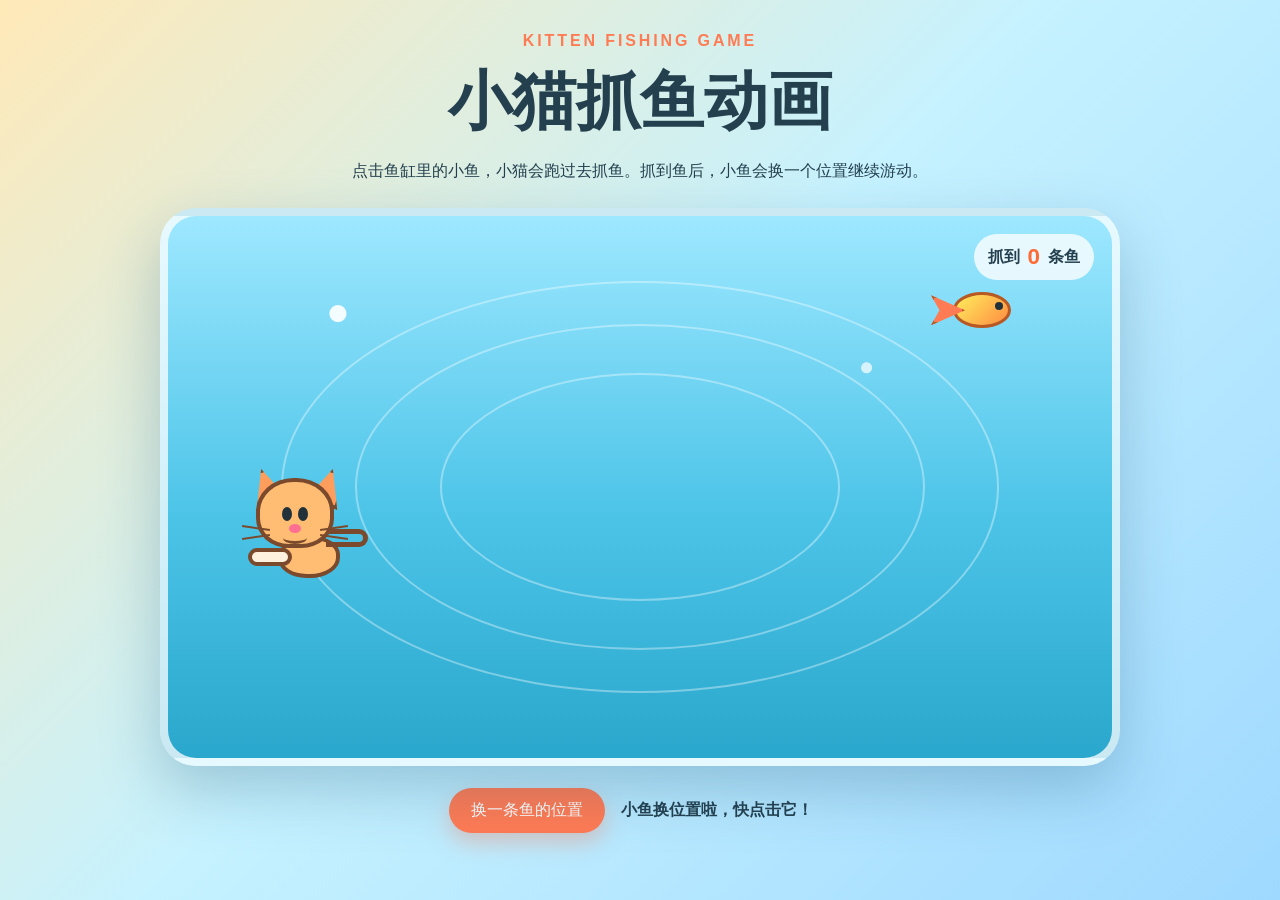
==== index.html @ c22d2467 "Create kitten fishing animation page" ====
<!DOCTYPE html>
<html lang="zh-CN">
<head>
  <meta charset="UTF-8" />
  <meta name="viewport" content="width=device-width, initial-scale=1.0" />
  <title>小猫抓鱼动画</title>
  <link rel="stylesheet" href="styles.css" />
</head>
<body>
  <main class="app">
    <section class="hero">
      <p class="eyebrow">Kitten Fishing Game</p>
      <h1>小猫抓鱼动画</h1>
      <p class="description">点击鱼缸里的小鱼，小猫会跑过去抓鱼。抓到鱼后，小鱼会换一个位置继续游动。</p>
    </section>

    <section class="pond" id="pond" aria-label="小猫抓鱼场景">
      <div class="ripples" aria-hidden="true"></div>
      <div class="cat" id="cat" role="img" aria-label="一只正在抓鱼的小猫">
        <div class="cat-ear left"></div>
        <div class="cat-ear right"></div>
        <div class="cat-face">
          <span class="cat-eye left"></span>
          <span class="cat-eye right"></span>
          <span class="cat-nose"></span>
          <span class="cat-mouth"></span>
          <span class="whisker one"></span>
          <span class="whisker two"></span>
          <span class="whisker three"></span>
          <span class="whisker four"></span>
        </div>
        <div class="cat-body"></div>
        <div class="cat-tail"></div>
        <div class="cat-paw"></div>
      </div>

      <button class="fish" id="fish" type="button" aria-label="点击让小猫抓这条鱼">
        <span class="fish-body"></span>
        <span class="fish-tail"></span>
        <span class="fish-eye"></span>
      </button>

      <div class="score-card" aria-live="polite">
        <span>抓到</span>
        <strong id="score">0</strong>
        <span>条鱼</span>
      </div>
    </section>

    <div class="controls">
      <button id="randomFish" type="button">换一条鱼的位置</button>
      <p id="message">提示：点击小鱼开始！</p>
    </div>
  </main>

  <script src="script.js"></script>
</body>
</html>
---- styles.css ----
* {
  box-sizing: border-box;
}

body {
  margin: 0;
  min-height: 100vh;
  font-family: "Arial", "Microsoft YaHei", sans-serif;
  color: #24404f;
  background: linear-gradient(135deg, #ffe9b8 0%, #c6f2ff 48%, #9fd9ff 100%);
}

.app {
  width: min(960px, calc(100% - 32px));
  margin: 0 auto;
  padding: 32px 0;
}

.hero {
  text-align: center;
  margin-bottom: 24px;
}

.eyebrow {
  margin: 0 0 8px;
  font-weight: 700;
  letter-spacing: 0.18em;
  color: #ff7b54;
  text-transform: uppercase;
}

h1 {
  margin: 0;
  font-size: clamp(2rem, 5vw, 4rem);
}

.description {
  max-width: 620px;
  margin: 12px auto 0;
  line-height: 1.7;
}

.pond {
  position: relative;
  height: min(62vh, 560px);
  min-height: 420px;
  overflow: hidden;
  border: 8px solid rgba(255, 255, 255, 0.75);
  border-radius: 36px;
  background:
    radial-gradient(circle at 18% 18%, rgba(255, 255, 255, 0.9) 0 8px, transparent 9px),
    radial-gradient(circle at 74% 28%, rgba(255, 255, 255, 0.7) 0 5px, transparent 6px),
    linear-gradient(180deg, #9ee8ff 0%, #4cc4e8 55%, #2aa7cc 100%);
  box-shadow: 0 24px 60px rgba(34, 87, 122, 0.28);
}

.ripples,
.ripples::before,
.ripples::after {
  position: absolute;
  inset: 12%;
  border: 2px solid rgba(255, 255, 255, 0.36);
  border-radius: 50%;
  animation: ripple 5s linear infinite;
}

.ripples::before,
.ripples::after {
  content: "";
  inset: 10%;
  animation-delay: -1.6s;
}

.ripples::after {
  inset: 22%;
  animation-delay: -3.2s;
}

.cat {
  --cat-x: 64px;
  --cat-y: 250px;
  position: absolute;
  left: var(--cat-x);
  top: var(--cat-y);
  width: 130px;
  height: 120px;
  transition: left 900ms cubic-bezier(.2,.9,.2,1), top 900ms cubic-bezier(.2,.9,.2,1), transform 240ms ease;
  transform-origin: center bottom;
  z-index: 2;
}

.cat.running {
  animation: bounce 450ms ease-in-out infinite;
}

.cat.caught {
  animation: celebrate 700ms ease-in-out;
}

.cat-face {
  position: absolute;
  left: 24px;
  top: 12px;
  width: 78px;
  height: 70px;
  border-radius: 48% 48% 42% 42%;
  background: #ffbd73;
  border: 4px solid #7b4a2c;
  z-index: 3;
}

.cat-ear {
  position: absolute;
  top: 2px;
  width: 34px;
  height: 38px;
  background: #ff9d5c;
  border: 4px solid #7b4a2c;
  clip-path: polygon(50% 0, 100% 100%, 0 100%);
  z-index: 2;
}

.cat-ear.left { left: 18px; transform: rotate(-18deg); }
.cat-ear.right { left: 78px; transform: rotate(18deg); }

.cat-eye {
  position: absolute;
  top: 25px;
  width: 10px;
  height: 14px;
  border-radius: 50%;
  background: #21313a;
}

.cat-eye.left { left: 22px; }
.cat-eye.right { right: 22px; }

.cat-nose {
  position: absolute;
  left: 50%;
  top: 42px;
  width: 12px;
  height: 9px;
  border-radius: 50%;
  background: #ff6f91;
  transform: translateX(-50%);
}

.cat-mouth {
  position: absolute;
  left: 50%;
  top: 50px;
  width: 24px;
  height: 12px;
  border-bottom: 3px solid #7b4a2c;
  border-radius: 0 0 50% 50%;
  transform: translateX(-50%);
}

.whisker {
  position: absolute;
  top: 45px;
  width: 28px;
  height: 2px;
  background: #7b4a2c;
}

.whisker.one { left: -18px; transform: rotate(8deg); }
.whisker.two { left: -18px; top: 54px; transform: rotate(-8deg); }
.whisker.three { right: -18px; transform: rotate(-8deg); }
.whisker.four { right: -18px; top: 54px; transform: rotate(8deg); }

.cat-body {
  position: absolute;
  left: 46px;
  top: 70px;
  width: 62px;
  height: 42px;
  border-radius: 50% 44% 48% 46%;
  background: #ffbd73;
  border: 4px solid #7b4a2c;
}

.cat-tail {
  position: absolute;
  left: 94px;
  top: 63px;
  width: 42px;
  height: 18px;
  border: 5px solid #7b4a2c;
  border-left: 0;
  border-radius: 0 32px 32px 0;
  animation: wag 700ms ease-in-out infinite alternate;
}

.cat-paw {
  position: absolute;
  left: 16px;
  top: 82px;
  width: 44px;
  height: 18px;
  border-radius: 20px;
  background: #fff1dd;
  border: 4px solid #7b4a2c;
  transform-origin: right center;
  animation: paw 1.1s ease-in-out infinite alternate;
}

.fish {
  --fish-x: 70%;
  --fish-y: 42%;
  position: absolute;
  left: var(--fish-x);
  top: var(--fish-y);
  width: 92px;
  height: 58px;
  padding: 0;
  border: 0;
  background: transparent;
  cursor: pointer;
  transition: left 420ms ease, top 420ms ease, transform 180ms ease;
  animation: swim 1.7s ease-in-out infinite alternate;
  z-index: 1;
}

.fish:hover {
  transform: scale(1.08);
}

.fish-body {
  position: absolute;
  left: 22px;
  top: 11px;
  width: 58px;
  height: 36px;
  border-radius: 50%;
  background: linear-gradient(135deg, #ffef5c, #ff8c42);
  border: 3px solid #b85823;
}

.fish-tail {
  position: absolute;
  left: 0;
  top: 14px;
  width: 34px;
  height: 30px;
  background: #ff7b54;
  border: 3px solid #b85823;
  clip-path: polygon(0 0, 100% 50%, 0 100%, 25% 50%);
}

.fish-eye {
  position: absolute;
  right: 20px;
  top: 21px;
  width: 8px;
  height: 8px;
  border-radius: 50%;
  background: #21313a;
}

.fish.hidden {
  opacity: 0;
  pointer-events: none;
}

.score-card {
  position: absolute;
  right: 18px;
  top: 18px;
  display: flex;
  gap: 8px;
  align-items: center;
  padding: 10px 14px;
  border-radius: 999px;
  background: rgba(255, 255, 255, 0.78);
  font-weight: 700;
}

.score-card strong {
  color: #ff6b35;
  font-size: 1.4rem;
}

.controls {
  display: flex;
  flex-wrap: wrap;
  gap: 16px;
  align-items: center;
  justify-content: center;
  margin-top: 22px;
}

button {
  font: inherit;
}

#randomFish {
  border: 0;
  border-radius: 999px;
  padding: 12px 22px;
  color: white;
  background: #ff7b54;
  box-shadow: 0 10px 22px rgba(255, 123, 84, 0.34);
  cursor: pointer;
}

#randomFish:hover {
  background: #f15f36;
}

#message {
  min-width: 210px;
  margin: 0;
  font-weight: 700;
}

@keyframes ripple {
  from { transform: scale(0.7); opacity: 0.8; }
  to { transform: scale(1.2); opacity: 0; }
}

@keyframes bounce {
  50% { transform: translateY(-10px) rotate(-2deg); }
}

@keyframes celebrate {
  35% { transform: translateY(-22px) rotate(-9deg) scale(1.06); }
  70% { transform: translateY(-8px) rotate(7deg); }
}

@keyframes wag {
  from { transform: rotate(-14deg); }
  to { transform: rotate(16deg); }
}

@keyframes paw {
  from { transform: rotate(0deg); }
  to { transform: rotate(-16deg); }
}

@keyframes swim {
  from { margin-top: -8px; }
  to { margin-top: 8px; }
}

@media (max-width: 640px) {
  .pond {
    min-height: 480px;
  }

  .cat {
    transform: scale(0.85);
  }
}
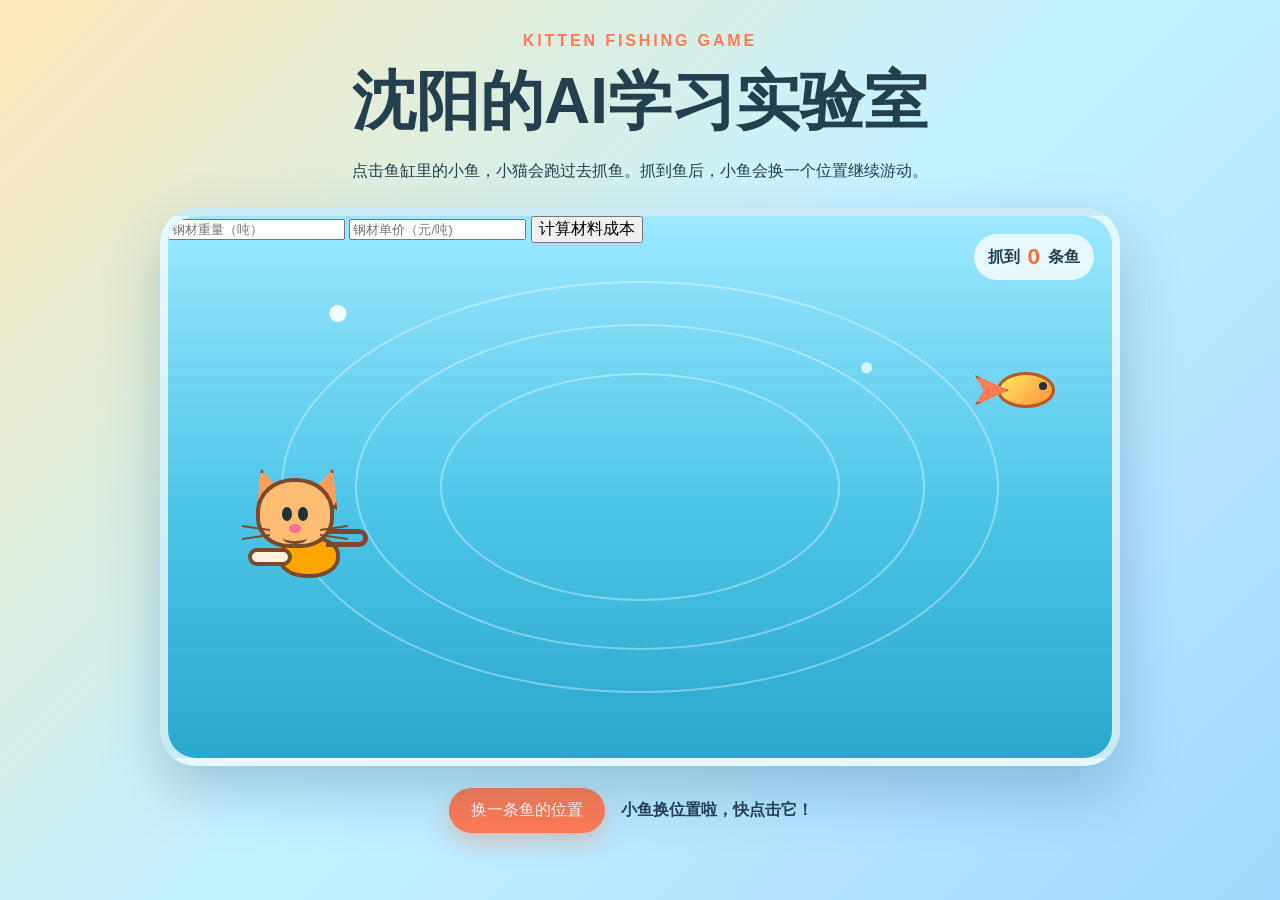
==== commit ca5c9689: "保存小猫抓鱼版本" ====
--- a/index.html
+++ b/index.html
@@ -3,14 +3,14 @@
 <head>
   <meta charset="UTF-8" />
   <meta name="viewport" content="width=device-width, initial-scale=1.0" />
-  <title>小猫抓鱼动画</title>
+  <title>沈阳的第一个AI网页</title>
   <link rel="stylesheet" href="styles.css" />
 </head>
 <body>
   <main class="app">
     <section class="hero">
       <p class="eyebrow">Kitten Fishing Game</p>
-      <h1>小猫抓鱼动画</h1>
+      <h1>沈阳的AI学习实验室</h1>
       <p class="description">点击鱼缸里的小鱼，小猫会跑过去抓鱼。抓到鱼后，小鱼会换一个位置继续游动。</p>
     </section>
 
@@ -33,6 +33,13 @@
         <div class="cat-tail"></div>
         <div class="cat-paw"></div>
       </div>
+     <input id="number1" placeholder="钢材重量（吨）">
+
+<input id="number2" placeholder="钢材单价（元/吨)">
+
+<button id="myButton">
+  计算材料成本
+</button>
 
       <button class="fish" id="fish" type="button" aria-label="点击让小猫抓这条鱼">
         <span class="fish-body"></span>
--- a/styles.css
+++ b/styles.css
@@ -84,7 +84,7 @@
   top: var(--cat-y);
   width: 130px;
   height: 120px;
-  transition: left 900ms cubic-bezier(.2,.9,.2,1), top 900ms cubic-bezier(.2,.9,.2,1), transform 240ms ease;
+  transition: left 300ms cubic-bezier(.2,.9,.2,1), top 900ms cubic-bezier(.2,.9,.2,1), transform 240ms ease;
   transform-origin: center bottom;
   z-index: 2;
 }
@@ -177,7 +177,7 @@
   width: 62px;
   height: 42px;
   border-radius: 50% 44% 48% 46%;
-  background: #ffbd73;
+  background: orange;
   border: 4px solid #7b4a2c;
 }
 
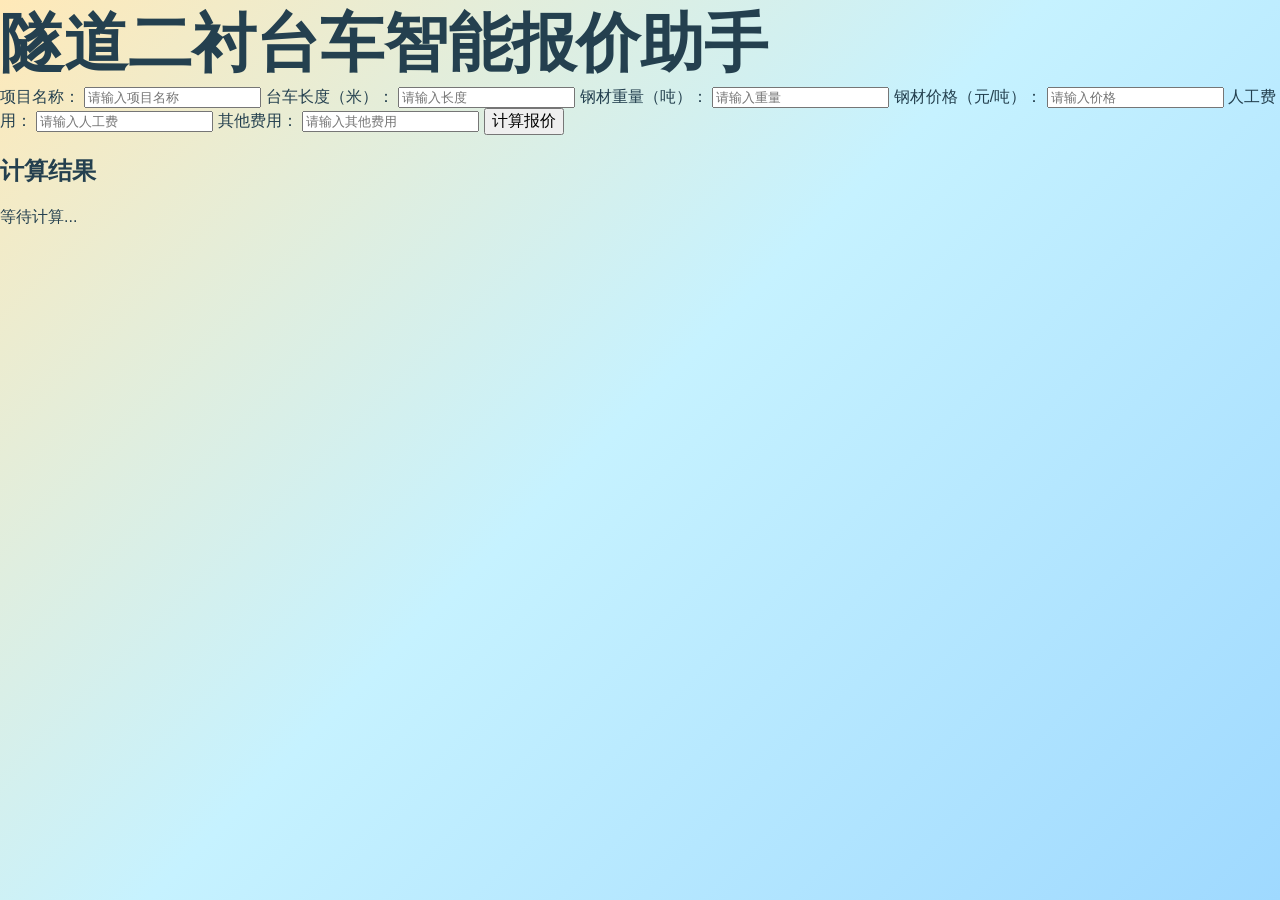
==== commit 12394c09: "完成隧道台车报价助手V1.0" ====
--- a/index.html
+++ b/index.html
@@ -1,65 +1,73 @@
 <!DOCTYPE html>
 <html lang="zh-CN">
+
 <head>
-  <meta charset="UTF-8" />
-  <meta name="viewport" content="width=device-width, initial-scale=1.0" />
-  <title>沈阳的第一个AI网页</title>
-  <link rel="stylesheet" href="styles.css" />
+    <meta charset="UTF-8">
+    <title>隧道二衬台车智能报价助手</title>
+    <link rel="stylesheet" href="styles.css">
 </head>
+
 <body>
-  <main class="app">
-    <section class="hero">
-      <p class="eyebrow">Kitten Fishing Game</p>
-      <h1>沈阳的AI学习实验室</h1>
-      <p class="description">点击鱼缸里的小鱼，小猫会跑过去抓鱼。抓到鱼后，小鱼会换一个位置继续游动。</p>
-    </section>
 
-    <section class="pond" id="pond" aria-label="小猫抓鱼场景">
-      <div class="ripples" aria-hidden="true"></div>
-      <div class="cat" id="cat" role="img" aria-label="一只正在抓鱼的小猫">
-        <div class="cat-ear left"></div>
-        <div class="cat-ear right"></div>
-        <div class="cat-face">
-          <span class="cat-eye left"></span>
-          <span class="cat-eye right"></span>
-          <span class="cat-nose"></span>
-          <span class="cat-mouth"></span>
-          <span class="whisker one"></span>
-          <span class="whisker two"></span>
-          <span class="whisker three"></span>
-          <span class="whisker four"></span>
+    <div class="container">
+
+        <h1>隧道二衬台车智能报价助手</h1>
+
+        <div class="form-box">
+
+            <label>
+                项目名称：
+                <input id="projectName" placeholder="请输入项目名称">
+            </label>
+
+            <label>
+                台车长度（米）：
+                <input id="carLength" type="number" placeholder="请输入长度">
+            </label>
+
+            <label>
+                钢材重量（吨）：
+                <input id="steelWeight" type="number" placeholder="请输入重量">
+            </label>
+
+            <label>
+                钢材价格（元/吨）：
+                <input id="steelPrice" type="number" placeholder="请输入价格">
+            </label>
+
+            <label>
+                人工费用：
+                <input id="laborCost" type="number" placeholder="请输入人工费">
+            </label>
+
+            <label>
+                其他费用：
+                <input id="otherCost" type="number" placeholder="请输入其他费用">
+            </label>
+
+
+            <button id="calculate">
+                计算报价
+            </button>
+
         </div>
-        <div class="cat-body"></div>
-        <div class="cat-tail"></div>
-        <div class="cat-paw"></div>
-      </div>
-     <input id="number1" placeholder="钢材重量（吨）">
 
-<input id="number2" placeholder="钢材单价（元/吨)">
 
-<button id="myButton">
-  计算材料成本
-</button>
+        <div class="result">
 
-      <button class="fish" id="fish" type="button" aria-label="点击让小猫抓这条鱼">
-        <span class="fish-body"></span>
-        <span class="fish-tail"></span>
-        <span class="fish-eye"></span>
-      </button>
+            <h2>计算结果</h2>
 
-      <div class="score-card" aria-live="polite">
-        <span>抓到</span>
-        <strong id="score">0</strong>
-        <span>条鱼</span>
-      </div>
-    </section>
+            <p id="resultText">
+                等待计算...
+            </p>
 
-    <div class="controls">
-      <button id="randomFish" type="button">换一条鱼的位置</button>
-      <p id="message">提示：点击小鱼开始！</p>
+        </div>
+
     </div>
-  </main>
 
-  <script src="script.js"></script>
+
+<script src="script.js"></script>
+
 </body>
-</html>
+
+</html>
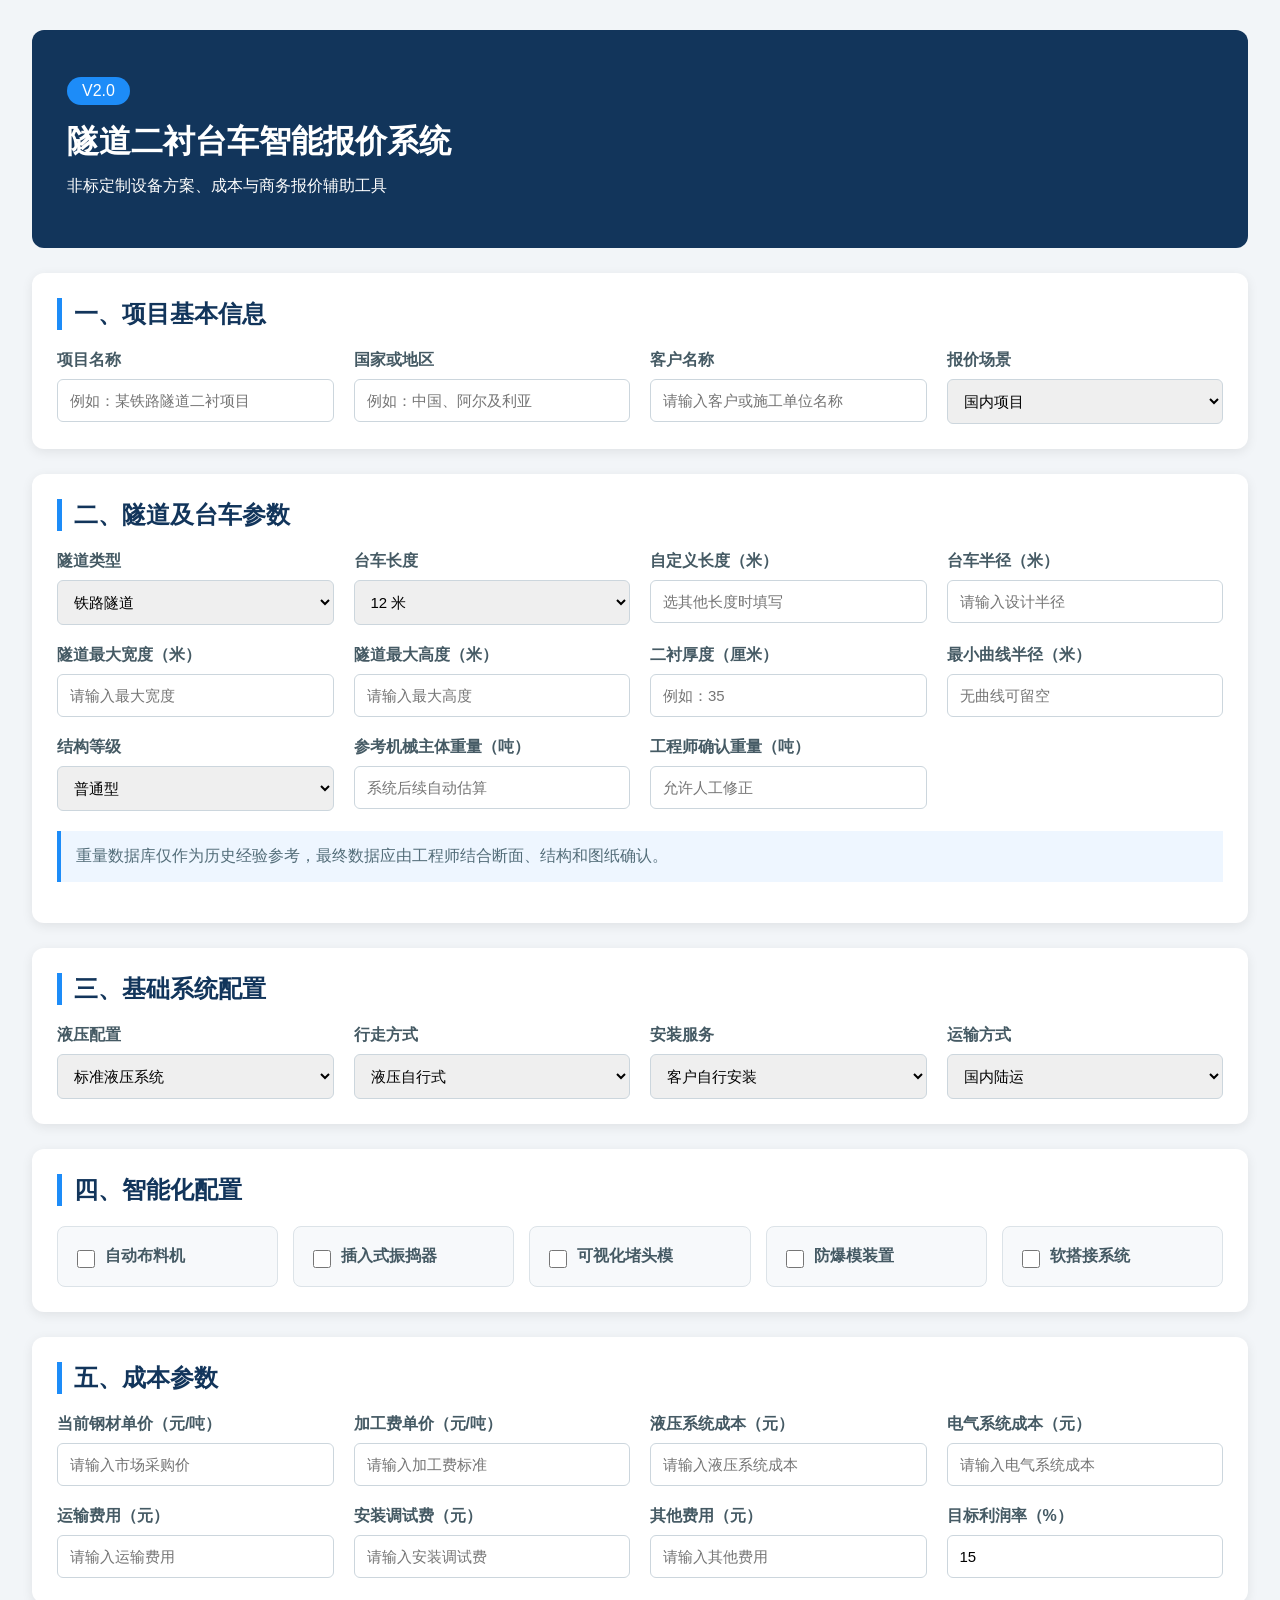
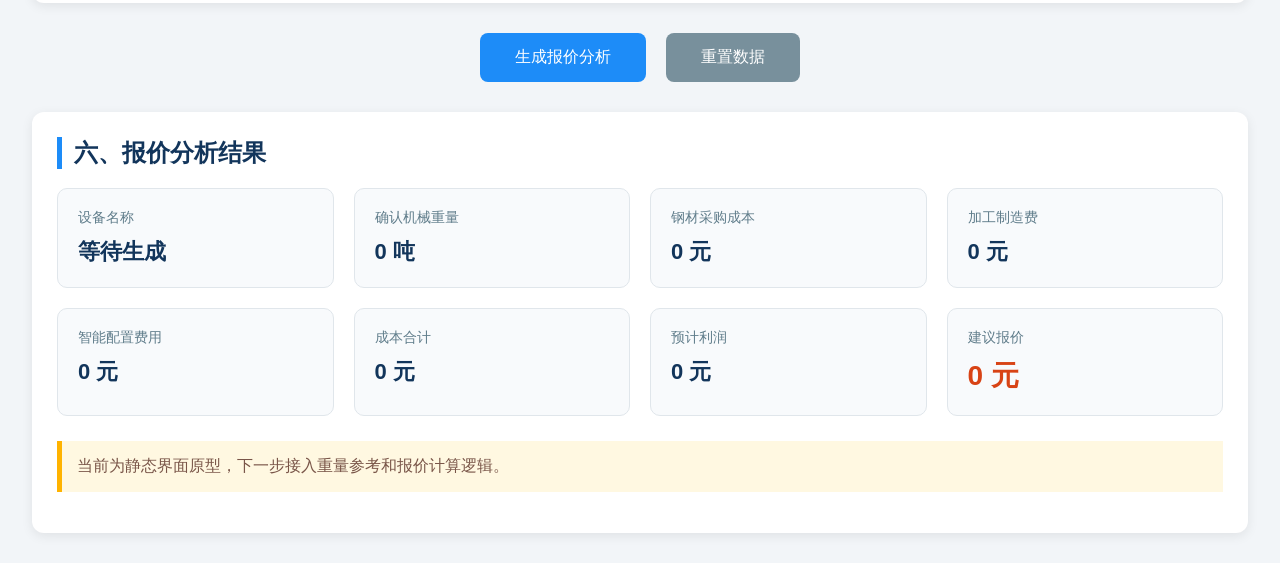
==== commit 384e5757: "完成二衬台车报价系统V2.0界面" ====
--- a/index.html
+++ b/index.html
@@ -1,73 +1,307 @@
 <!DOCTYPE html>
 <html lang="zh-CN">
-
 <head>
-    <meta charset="UTF-8">
-    <title>隧道二衬台车智能报价助手</title>
-    <link rel="stylesheet" href="styles.css">
+  <meta charset="UTF-8">
+  <meta name="viewport" content="width=device-width, initial-scale=1.0">
+  <title>隧道二衬台车智能报价系统 V2.0</title>
+  <link rel="stylesheet" href="styles.css">
 </head>
 
 <body>
-
-    <div class="container">
-
-        <h1>隧道二衬台车智能报价助手</h1>
-
-        <div class="form-box">
-
-            <label>
-                项目名称：
-                <input id="projectName" placeholder="请输入项目名称">
-            </label>
-
-            <label>
-                台车长度（米）：
-                <input id="carLength" type="number" placeholder="请输入长度">
-            </label>
-
-            <label>
-                钢材重量（吨）：
-                <input id="steelWeight" type="number" placeholder="请输入重量">
-            </label>
-
-            <label>
-                钢材价格（元/吨）：
-                <input id="steelPrice" type="number" placeholder="请输入价格">
-            </label>
-
-            <label>
-                人工费用：
-                <input id="laborCost" type="number" placeholder="请输入人工费">
-            </label>
-
-            <label>
-                其他费用：
-                <input id="otherCost" type="number" placeholder="请输入其他费用">
-            </label>
-
-
-            <button id="calculate">
-                计算报价
-            </button>
-
-        </div>
-
-
-        <div class="result">
-
-            <h2>计算结果</h2>
-
-            <p id="resultText">
-                等待计算...
-            </p>
-
-        </div>
-
-    </div>
-
-
-<script src="script.js"></script>
-
+  <main class="page-container">
+
+    <header class="page-header">
+      <p class="version">V2.0</p>
+      <h1>隧道二衬台车智能报价系统</h1>
+      <p>非标定制设备方案、成本与商务报价辅助工具</p>
+    </header>
+
+    <section class="form-section">
+      <h2>一、项目基本信息</h2>
+
+      <div class="form-grid">
+        <label>
+          项目名称
+          <input id="projectName" type="text" placeholder="例如：某铁路隧道二衬项目">
+        </label>
+
+        <label>
+          国家或地区
+          <input id="country" type="text" placeholder="例如：中国、阿尔及利亚">
+        </label>
+
+        <label>
+          客户名称
+          <input id="customerName" type="text" placeholder="请输入客户或施工单位名称">
+        </label>
+
+        <label>
+          报价场景
+          <select id="quotationType">
+            <option value="domestic">国内项目</option>
+            <option value="overseas">海外项目</option>
+          </select>
+        </label>
+      </div>
+    </section>
+
+    <section class="form-section">
+      <h2>二、隧道及台车参数</h2>
+
+      <div class="form-grid">
+        <label>
+          隧道类型
+          <select id="tunnelType">
+            <option value="railway">铁路隧道</option>
+            <option value="highway">公路隧道</option>
+            <option value="hydraulic">水工隧洞</option>
+            <option value="metro">地铁隧道</option>
+          </select>
+        </label>
+
+        <label>
+          台车长度
+          <select id="trolleyLength">
+            <option value="9">9 米</option>
+            <option value="10.5">10.5 米</option>
+            <option value="12" selected>12 米</option>
+            <option value="custom">其他定制长度</option>
+          </select>
+        </label>
+
+        <label>
+          自定义长度（米）
+          <input id="customLength" type="number" min="0" step="0.1" placeholder="选其他长度时填写">
+        </label>
+
+        <label>
+          台车半径（米）
+          <input id="trolleyRadius" type="number" min="0" step="0.01" placeholder="请输入设计半径">
+        </label>
+
+        <label>
+          隧道最大宽度（米）
+          <input id="tunnelWidth" type="number" min="0" step="0.01" placeholder="请输入最大宽度">
+        </label>
+
+        <label>
+          隧道最大高度（米）
+          <input id="tunnelHeight" type="number" min="0" step="0.01" placeholder="请输入最大高度">
+        </label>
+
+        <label>
+          二衬厚度（厘米）
+          <input id="liningThickness" type="number" min="0" step="1" placeholder="例如：35">
+        </label>
+
+        <label>
+          最小曲线半径（米）
+          <input id="curveRadius" type="number" min="0" step="1" placeholder="无曲线可留空">
+        </label>
+
+        <label>
+          结构等级
+          <select id="structureLevel">
+            <option value="standard">普通型</option>
+            <option value="reinforced">加强型</option>
+            <option value="heavy">重载型</option>
+          </select>
+        </label>
+
+        <label>
+          参考机械主体重量（吨）
+          <input id="referenceWeight" type="number" readonly placeholder="系统后续自动估算">
+        </label>
+
+        <label>
+          工程师确认重量（吨）
+          <input id="confirmedWeight" type="number" min="0" step="0.1" placeholder="允许人工修正">
+        </label>
+      </div>
+
+      <p class="form-note">
+        重量数据库仅作为历史经验参考，最终数据应由工程师结合断面、结构和图纸确认。
+      </p>
+    </section>
+
+    <section class="form-section">
+      <h2>三、基础系统配置</h2>
+
+      <div class="form-grid">
+        <label>
+          液压配置
+          <select id="hydraulicLevel">
+            <option value="standard">标准液压系统</option>
+            <option value="reinforced">加强液压系统</option>
+            <option value="custom">定制液压系统</option>
+          </select>
+        </label>
+
+        <label>
+          行走方式
+          <select id="travelMode">
+            <option value="hydraulic">液压自行式</option>
+            <option value="motor">电机行走式</option>
+            <option value="traction">牵引式</option>
+            <option value="custom">其他定制方式</option>
+          </select>
+        </label>
+
+        <label>
+          安装服务
+          <select id="installationService">
+            <option value="none">客户自行安装</option>
+            <option value="guidance">我方技术指导</option>
+            <option value="full">我方现场安装调试</option>
+          </select>
+        </label>
+
+        <label>
+          运输方式
+          <select id="transportMode">
+            <option value="domestic">国内陆运</option>
+            <option value="sea">海运</option>
+            <option value="land">国际陆运</option>
+            <option value="custom">其他方式</option>
+          </select>
+        </label>
+      </div>
+    </section>
+
+    <section class="form-section">
+      <h2>四、智能化配置</h2>
+
+      <div class="checkbox-grid">
+        <label class="check-item">
+          <input id="autoDistributor" type="checkbox">
+          自动布料机
+        </label>
+
+        <label class="check-item">
+          <input id="internalVibrator" type="checkbox">
+          插入式振捣器
+        </label>
+
+        <label class="check-item">
+          <input id="visualEndForm" type="checkbox">
+          可视化堵头模
+        </label>
+
+        <label class="check-item">
+          <input id="antiBurstDevice" type="checkbox">
+          防爆模装置
+        </label>
+
+        <label class="check-item">
+          <input id="softOverlap" type="checkbox">
+          软搭接系统
+        </label>
+      </div>
+    </section>
+
+    <section class="form-section">
+      <h2>五、成本参数</h2>
+
+      <div class="form-grid">
+        <label>
+          当前钢材单价（元/吨）
+          <input id="steelPrice" type="number" min="0" step="1" placeholder="请输入市场采购价">
+        </label>
+
+        <label>
+          加工费单价（元/吨）
+          <input id="processingPrice" type="number" min="0" step="1" placeholder="请输入加工费标准">
+        </label>
+
+        <label>
+          液压系统成本（元）
+          <input id="hydraulicCost" type="number" min="0" step="1" placeholder="请输入液压系统成本">
+        </label>
+
+        <label>
+          电气系统成本（元）
+          <input id="electricalCost" type="number" min="0" step="1" placeholder="请输入电气系统成本">
+        </label>
+
+        <label>
+          运输费用（元）
+          <input id="transportCost" type="number" min="0" step="1" placeholder="请输入运输费用">
+        </label>
+
+        <label>
+          安装调试费（元）
+          <input id="installationCost" type="number" min="0" step="1" placeholder="请输入安装调试费">
+        </label>
+
+        <label>
+          其他费用（元）
+          <input id="otherCost" type="number" min="0" step="1" placeholder="请输入其他费用">
+        </label>
+
+        <label>
+          目标利润率（%）
+          <input id="profitRate" type="number" min="0" step="0.1" value="15">
+        </label>
+      </div>
+    </section>
+
+    <section class="action-section">
+      <button id="calculateButton" type="button">生成报价分析</button>
+      <button id="resetButton" type="button" class="secondary-button">重置数据</button>
+    </section>
+
+    <section class="result-section">
+      <h2>六、报价分析结果</h2>
+
+      <div class="result-grid">
+        <div>
+          <span>设备名称</span>
+          <strong id="equipmentName">等待生成</strong>
+        </div>
+
+        <div>
+          <span>确认机械重量</span>
+          <strong id="resultWeight">0 吨</strong>
+        </div>
+
+        <div>
+          <span>钢材采购成本</span>
+          <strong id="resultSteelCost">0 元</strong>
+        </div>
+
+        <div>
+          <span>加工制造费</span>
+          <strong id="resultProcessingCost">0 元</strong>
+        </div>
+
+        <div>
+          <span>智能配置费用</span>
+          <strong id="resultSmartCost">0 元</strong>
+        </div>
+
+        <div>
+          <span>成本合计</span>
+          <strong id="resultTotalCost">0 元</strong>
+        </div>
+
+        <div>
+          <span>预计利润</span>
+          <strong id="resultProfit">0 元</strong>
+        </div>
+
+        <div>
+          <span>建议报价</span>
+          <strong id="resultQuotation">0 元</strong>
+        </div>
+      </div>
+
+      <p id="resultMessage" class="result-message">
+        当前为静态界面原型，下一步接入重量参考和报价计算逻辑。
+      </p>
+    </section>
+
+  </main>
+
+  <script src="script.js"></script>
 </body>
-
 </html>
--- a/styles.css
+++ b/styles.css
@@ -4,352 +4,375 @@
 
 body {
   margin: 0;
-  min-height: 100vh;
-  font-family: "Arial", "Microsoft YaHei", sans-serif;
-  color: #24404f;
-  background: linear-gradient(135deg, #ffe9b8 0%, #c6f2ff 48%, #9fd9ff 100%);
-}
-
-.app {
-  width: min(960px, calc(100% - 32px));
-  margin: 0 auto;
-  padding: 32px 0;
-}
-
-.hero {
-  text-align: center;
-  margin-bottom: 24px;
-}
-
-.eyebrow {
-  margin: 0 0 8px;
-  font-weight: 700;
-  letter-spacing: 0.18em;
-  color: #ff7b54;
-  text-transform: uppercase;
-}
-
-h1 {
+  padding: 0;
+  font-family:
+    "Microsoft YaHei",
+    Arial,
+    sans-serif;
+  background: #f2f5f8;
+  color: #243447;
+}
+
+
+.page-container {
+  width: 95%;
+  max-width: 1400px;
+  margin: 30px auto;
+}
+
+
+.page-header {
+  background: #12355b;
+  color: white;
+  padding: 35px;
+  border-radius: 12px;
+  margin-bottom: 25px;
+}
+
+
+.page-header h1 {
   margin: 0;
-  font-size: clamp(2rem, 5vw, 4rem);
-}
-
-.description {
-  max-width: 620px;
-  margin: 12px auto 0;
-  line-height: 1.7;
-}
-
-.pond {
-  position: relative;
-  height: min(62vh, 560px);
-  min-height: 420px;
-  overflow: hidden;
-  border: 8px solid rgba(255, 255, 255, 0.75);
-  border-radius: 36px;
-  background:
-    radial-gradient(circle at 18% 18%, rgba(255, 255, 255, 0.9) 0 8px, transparent 9px),
-    radial-gradient(circle at 74% 28%, rgba(255, 255, 255, 0.7) 0 5px, transparent 6px),
-    linear-gradient(180deg, #9ee8ff 0%, #4cc4e8 55%, #2aa7cc 100%);
-  box-shadow: 0 24px 60px rgba(34, 87, 122, 0.28);
-}
-
-.ripples,
-.ripples::before,
-.ripples::after {
-  position: absolute;
-  inset: 12%;
-  border: 2px solid rgba(255, 255, 255, 0.36);
-  border-radius: 50%;
-  animation: ripple 5s linear infinite;
-}
-
-.ripples::before,
-.ripples::after {
-  content: "";
-  inset: 10%;
-  animation-delay: -1.6s;
-}
-
-.ripples::after {
-  inset: 22%;
-  animation-delay: -3.2s;
-}
-
-.cat {
-  --cat-x: 64px;
-  --cat-y: 250px;
-  position: absolute;
-  left: var(--cat-x);
-  top: var(--cat-y);
-  width: 130px;
-  height: 120px;
-  transition: left 300ms cubic-bezier(.2,.9,.2,1), top 900ms cubic-bezier(.2,.9,.2,1), transform 240ms ease;
-  transform-origin: center bottom;
-  z-index: 2;
-}
-
-.cat.running {
-  animation: bounce 450ms ease-in-out infinite;
-}
-
-.cat.caught {
-  animation: celebrate 700ms ease-in-out;
-}
-
-.cat-face {
-  position: absolute;
-  left: 24px;
-  top: 12px;
-  width: 78px;
-  height: 70px;
-  border-radius: 48% 48% 42% 42%;
-  background: #ffbd73;
-  border: 4px solid #7b4a2c;
-  z-index: 3;
-}
-
-.cat-ear {
-  position: absolute;
-  top: 2px;
-  width: 34px;
-  height: 38px;
-  background: #ff9d5c;
-  border: 4px solid #7b4a2c;
-  clip-path: polygon(50% 0, 100% 100%, 0 100%);
-  z-index: 2;
-}
-
-.cat-ear.left { left: 18px; transform: rotate(-18deg); }
-.cat-ear.right { left: 78px; transform: rotate(18deg); }
-
-.cat-eye {
-  position: absolute;
-  top: 25px;
-  width: 10px;
-  height: 14px;
-  border-radius: 50%;
-  background: #21313a;
-}
-
-.cat-eye.left { left: 22px; }
-.cat-eye.right { right: 22px; }
-
-.cat-nose {
-  position: absolute;
-  left: 50%;
-  top: 42px;
-  width: 12px;
-  height: 9px;
-  border-radius: 50%;
-  background: #ff6f91;
-  transform: translateX(-50%);
-}
-
-.cat-mouth {
-  position: absolute;
-  left: 50%;
-  top: 50px;
-  width: 24px;
-  height: 12px;
-  border-bottom: 3px solid #7b4a2c;
-  border-radius: 0 0 50% 50%;
-  transform: translateX(-50%);
-}
-
-.whisker {
-  position: absolute;
-  top: 45px;
-  width: 28px;
-  height: 2px;
-  background: #7b4a2c;
-}
-
-.whisker.one { left: -18px; transform: rotate(8deg); }
-.whisker.two { left: -18px; top: 54px; transform: rotate(-8deg); }
-.whisker.three { right: -18px; transform: rotate(-8deg); }
-.whisker.four { right: -18px; top: 54px; transform: rotate(8deg); }
-
-.cat-body {
-  position: absolute;
-  left: 46px;
-  top: 70px;
-  width: 62px;
-  height: 42px;
-  border-radius: 50% 44% 48% 46%;
-  background: orange;
-  border: 4px solid #7b4a2c;
-}
-
-.cat-tail {
-  position: absolute;
-  left: 94px;
-  top: 63px;
-  width: 42px;
-  height: 18px;
-  border: 5px solid #7b4a2c;
-  border-left: 0;
-  border-radius: 0 32px 32px 0;
-  animation: wag 700ms ease-in-out infinite alternate;
-}
-
-.cat-paw {
-  position: absolute;
-  left: 16px;
-  top: 82px;
-  width: 44px;
-  height: 18px;
+  font-size: 32px;
+}
+
+
+.page-header p {
+  margin-top: 12px;
+  font-size: 16px;
+}
+
+
+.version {
+  display: inline-block;
+  background: #1d8cf8;
+  padding: 5px 15px;
   border-radius: 20px;
-  background: #fff1dd;
-  border: 4px solid #7b4a2c;
-  transform-origin: right center;
-  animation: paw 1.1s ease-in-out infinite alternate;
-}
-
-.fish {
-  --fish-x: 70%;
-  --fish-y: 42%;
-  position: absolute;
-  left: var(--fish-x);
-  top: var(--fish-y);
-  width: 92px;
-  height: 58px;
-  padding: 0;
-  border: 0;
-  background: transparent;
-  cursor: pointer;
-  transition: left 420ms ease, top 420ms ease, transform 180ms ease;
-  animation: swim 1.7s ease-in-out infinite alternate;
-  z-index: 1;
-}
-
-.fish:hover {
-  transform: scale(1.08);
-}
-
-.fish-body {
-  position: absolute;
-  left: 22px;
-  top: 11px;
-  width: 58px;
-  height: 36px;
-  border-radius: 50%;
-  background: linear-gradient(135deg, #ffef5c, #ff8c42);
-  border: 3px solid #b85823;
-}
-
-.fish-tail {
-  position: absolute;
-  left: 0;
-  top: 14px;
-  width: 34px;
-  height: 30px;
-  background: #ff7b54;
-  border: 3px solid #b85823;
-  clip-path: polygon(0 0, 100% 50%, 0 100%, 25% 50%);
-}
-
-.fish-eye {
-  position: absolute;
-  right: 20px;
-  top: 21px;
-  width: 8px;
-  height: 8px;
-  border-radius: 50%;
-  background: #21313a;
-}
-
-.fish.hidden {
-  opacity: 0;
-  pointer-events: none;
-}
-
-.score-card {
-  position: absolute;
-  right: 18px;
-  top: 18px;
-  display: flex;
-  gap: 8px;
-  align-items: center;
-  padding: 10px 14px;
-  border-radius: 999px;
-  background: rgba(255, 255, 255, 0.78);
-  font-weight: 700;
-}
-
-.score-card strong {
-  color: #ff6b35;
-  font-size: 1.4rem;
-}
-
-.controls {
-  display: flex;
-  flex-wrap: wrap;
-  gap: 16px;
-  align-items: center;
-  justify-content: center;
-  margin-top: 22px;
-}
+  margin-bottom: 15px;
+}
+
+
+.form-section,
+.result-section {
+
+  background: white;
+
+  padding: 25px;
+
+  margin-bottom: 25px;
+
+  border-radius: 12px;
+
+  box-shadow:
+  0 3px 12px rgba(0,0,0,0.08);
+
+}
+
+
+.form-section h2,
+.result-section h2 {
+
+  margin-top:0;
+
+  color:#12355b;
+
+  border-left:5px solid #1d8cf8;
+
+  padding-left:12px;
+
+}
+
+
+.form-grid {
+
+  display:grid;
+
+  grid-template-columns:
+  repeat(auto-fit,minmax(260px,1fr));
+
+  gap:20px;
+
+}
+
+
+label {
+
+  display:flex;
+
+  flex-direction:column;
+
+  font-weight:bold;
+
+  color:#455a64;
+
+}
+
+
+input,
+select {
+
+  margin-top:8px;
+
+  padding:12px;
+
+  border:
+
+  1px solid #ccd6dd;
+
+  border-radius:6px;
+
+  font-size:15px;
+
+}
+
+
+input:focus,
+select:focus {
+
+  outline:none;
+
+  border-color:#1d8cf8;
+
+}
+/* =========================
+   智能配置区域
+========================= */
+
+.checkbox-grid {
+
+  display:grid;
+
+  grid-template-columns:
+  repeat(auto-fit,minmax(220px,1fr));
+
+  gap:15px;
+
+}
+
+
+.check-item {
+
+  display:flex;
+
+  flex-direction:row;
+
+  align-items:center;
+
+  background:#f7f9fb;
+
+  padding:15px;
+
+  border-radius:8px;
+
+  border:1px solid #dce3e8;
+
+  cursor:pointer;
+
+}
+
+
+.check-item input {
+
+  width:18px;
+
+  height:18px;
+
+  margin-right:10px;
+
+}
+
+
+
+/* =========================
+   提示文字
+========================= */
+
+
+.form-note {
+
+  margin-top:20px;
+
+  padding:15px;
+
+  background:#eef6ff;
+
+  border-left:4px solid #1d8cf8;
+
+  color:#546e7a;
+
+}
+
+
+
+/* =========================
+   按钮区域
+========================= */
+
+
+.action-section {
+
+  display:flex;
+
+  justify-content:center;
+
+  gap:20px;
+
+  margin:30px 0;
+
+}
+
+
 
 button {
-  font: inherit;
-}
-
-#randomFish {
-  border: 0;
-  border-radius: 999px;
-  padding: 12px 22px;
-  color: white;
-  background: #ff7b54;
-  box-shadow: 0 10px 22px rgba(255, 123, 84, 0.34);
-  cursor: pointer;
-}
-
-#randomFish:hover {
-  background: #f15f36;
-}
-
-#message {
-  min-width: 210px;
-  margin: 0;
-  font-weight: 700;
-}
-
-@keyframes ripple {
-  from { transform: scale(0.7); opacity: 0.8; }
-  to { transform: scale(1.2); opacity: 0; }
-}
-
-@keyframes bounce {
-  50% { transform: translateY(-10px) rotate(-2deg); }
-}
-
-@keyframes celebrate {
-  35% { transform: translateY(-22px) rotate(-9deg) scale(1.06); }
-  70% { transform: translateY(-8px) rotate(7deg); }
-}
-
-@keyframes wag {
-  from { transform: rotate(-14deg); }
-  to { transform: rotate(16deg); }
-}
-
-@keyframes paw {
-  from { transform: rotate(0deg); }
-  to { transform: rotate(-16deg); }
-}
-
-@keyframes swim {
-  from { margin-top: -8px; }
-  to { margin-top: 8px; }
-}
-
-@media (max-width: 640px) {
-  .pond {
-    min-height: 480px;
-  }
-
-  .cat {
-    transform: scale(0.85);
-  }
-}
+
+  padding:14px 35px;
+
+  border:none;
+
+  border-radius:8px;
+
+  font-size:16px;
+
+  cursor:pointer;
+
+  background:#1d8cf8;
+
+  color:white;
+
+  transition:0.3s;
+
+}
+
+
+button:hover {
+
+  background:#0d6efd;
+
+  transform:translateY(-2px);
+
+}
+
+
+
+.secondary-button {
+
+  background:#78909c;
+
+}
+
+
+.secondary-button:hover {
+
+  background:#546e7a;
+
+}
+
+
+
+/* =========================
+   报价结果区域
+========================= */
+
+
+.result-grid {
+
+
+  display:grid;
+
+
+  grid-template-columns:
+  repeat(auto-fit,minmax(250px,1fr));
+
+
+  gap:20px;
+
+
+}
+
+
+
+.result-grid div {
+
+
+  background:#f8fafc;
+
+
+  padding:20px;
+
+
+  border-radius:10px;
+
+
+  border:1px solid #e0e6eb;
+
+
+}
+
+
+
+.result-grid span {
+
+
+  display:block;
+
+
+  color:#607d8b;
+
+
+  font-size:14px;
+
+
+  margin-bottom:10px;
+
+
+}
+
+
+
+.result-grid strong {
+
+
+  display:block;
+
+
+  font-size:22px;
+
+
+  color:#12355b;
+
+
+}
+
+
+
+#resultQuotation {
+
+
+  color:#d84315;
+
+
+  font-size:28px;
+
+
+}
+
+
+
+.result-message {
+
+
+  margin-top:25px;
+
+
+  padding:15px;
+
+
+  background:#fff8e1;
+
+
+  border-left:5px solid #ffb300;
+
+
+  color:#795548;
+
+
+}
